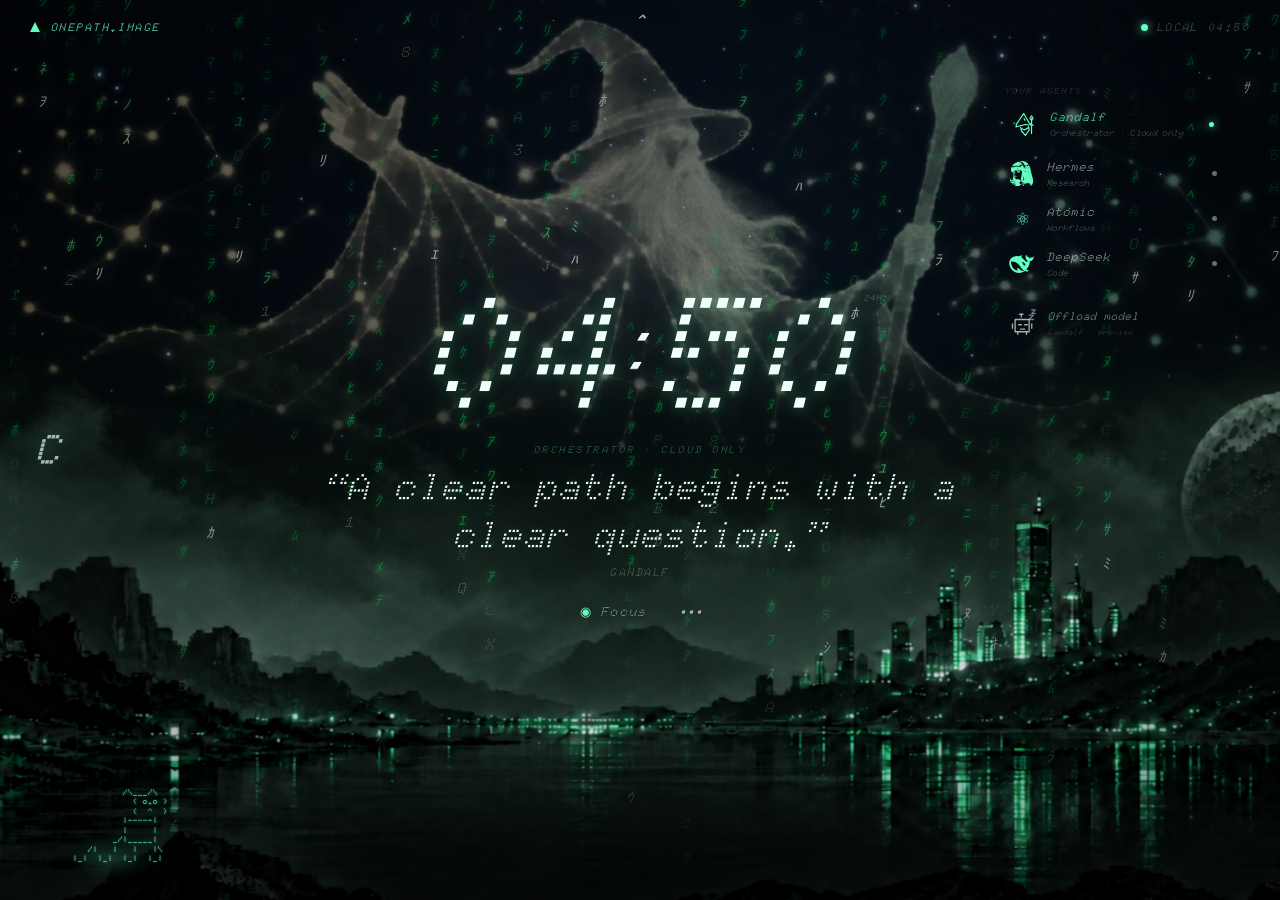
==== OnePath.Image/index.html @ 9df98be7 "Add persistent landscape selector with transparent wallpaper rendering" ====
<!doctype html>
<html lang="en">
<head>
  <meta charset="utf-8">
  <meta name="viewport" content="width=device-width, initial-scale=1">
  <meta name="theme-color" content="#06100f">
  <title>OnePath.Image — Desktop concept</title>
  <link rel="preload" href="assets/doto-variable.ttf" as="font" type="font/ttf" crossorigin>
  <link rel="stylesheet" href="assets/ui.css?v=wallpapers-1">
  <script defer src="assets/navi-frames.js"></script>
  <script defer src="assets/ui.js?v=wallpapers-1"></script>
</head>
<body>
  <div class="scene-effects" id="sceneEffects" aria-hidden="true">
    <canvas id="stars"></canvas>
    <figure class="sky-motif" id="skyMotif" aria-label="Agent constellation"></figure>
    <canvas id="cloudLandscape" aria-label="Clouds and landscape"></canvas>
    <div class="wallpaper-full" id="wallpaperFallback" hidden></div>
    <div class="sky-wash"></div>
    <canvas id="rain"></canvas>
    <div class="grain"></div>
  </div>

  <div id="uiLayer">
  <header class="top" id="topBar">
    <div class="brand"><span class="brand-mark"></span>ONEPATH.IMAGE</div>
    <div class="top-right"><div class="mode-wrap" id="modeWrap"><button id="modeToggle" class="mode-toggle" aria-expanded="false" aria-controls="modeMenu" aria-label="Execution mode: Local"><span class="local-dot"></span><span id="modeLabel">LOCAL</span></button><div id="modeMenu" class="mode-menu" role="group" aria-label="Execution mode" hidden><button data-mode="local" aria-pressed="true">LOCAL<small>On your device</small></button><button data-mode="fusion" aria-pressed="false">FUSION<small>Local + cloud</small></button><small class="mode-note">Connection preference · preview</small></div></div><span class="top-divider"></span><span id="clock">--:--</span></div>
  </header>
  <button class="header-toggle" id="headerToggle" aria-label="Hide header" aria-expanded="true" title="Hide header">⌃</button>

  <main class="center" aria-label="Daily dashboard">
    <div class="clock-face"><div class="time" id="time" aria-live="off"><span id="timeHours">--</span><span class="time-separator" aria-hidden="true"><i></i><i></i></span><span id="timeMinutes">--</span></div><button class="clock-format" id="clockFormat" aria-label="Switch to 12-hour clock" title="Switch to 12-hour clock">24H</button></div>
    <section class="message-slot" id="messageSlot" aria-live="polite" aria-atomic="true">
      <p class="message-kicker" id="messageKicker">A MOMENT FOR YOU</p>
      <p class="message-text" id="messageText">Good evening.</p>
      <p class="message-credit" id="messageCredit"></p>
    </section>
    <div class="center-actions">
      <button class="focus-button" id="focusButton" aria-label="Start focus session" aria-pressed="false"><span class="focus-orb" aria-hidden="true">◉</span><span class="focus-word-wrap"><span class="auto-indicator" id="autoIndicator" aria-hidden="true">AUTO</span><span id="focusText">Focus</span></span></button>
      <button class="chat-trigger" id="agentChat" aria-label="Chat with selected agent" aria-expanded="false" aria-controls="chatPanel"><span class="chat-dots" aria-hidden="true"><i></i><i></i><i></i></span><span class="chat-label" id="chatLabel">Chat with Gandalf</span></button>
    </div>
    <p class="focus-timer" id="focusTimer" hidden></p>
  </main>

  <section class="chat-panel" id="chatPanel" aria-label="Agent chat" hidden>
    <div class="panel-heading"><p id="chatHeading" class="panel-label">CHAT WITH GANDALF</p><button class="panel-close" data-close="chatPanel" aria-label="Close chat">×</button></div>
    <p id="chatStatus" class="chat-status">Preview · connect an agent to receive replies</p>
    <form id="chatForm"><label class="sr-only" for="chatInput">Message selected agent</label><textarea id="chatInput" rows="3" maxlength="4000" placeholder="Ask Gandalf…"></textarea><button id="chatSubmit" type="submit">Keep draft ↗</button></form>
    <p class="chat-status" id="chatFeedback" role="status"></p>
  </section>

  <section class="agent-panel" id="agentPanel" aria-label="Choose an agent">
    <p class="panel-label">YOUR AGENTS</p>
    <button class="agent agent-boss active" data-agent="Gandalf" aria-pressed="true">
      <span class="agent-glyph"  aria-hidden="true"><span class="brand-icon wizard-icon"></span></span>
      <span class="agent-copy"><strong>Gandalf</strong><small>Orchestrator <i>·</i> Cloud only</small></span>
      <span class="agent-state" aria-hidden="true"></span>
    </button>
    <button class="agent" data-agent="Hermes" aria-pressed="false"><span class="agent-glyph"  aria-hidden="true"><span class="brand-icon hermes-icon"></span></span><span class="agent-copy"><strong>Hermes</strong><small>Research</small></span><span class="agent-state" aria-hidden="true"></span></button>
    <button class="agent" data-agent="Atomic" aria-pressed="false"><span class="agent-glyph" aria-hidden="true">⚛</span><span class="agent-copy"><strong>Atomic</strong><small>Workflows</small></span><span class="agent-state" aria-hidden="true"></span></button>
    <button class="agent" data-agent="DeepSeek" aria-pressed="false"><span class="agent-glyph"  aria-hidden="true"><span class="brand-icon deepseek-icon"></span></span><span class="agent-copy"><strong>DeepSeek</strong><small>Code</small></span><span class="agent-state" aria-hidden="true"></span></button>
    <button class="agent-offload" id="offloadModel" aria-label="Offload current model">
      <svg class="sleeping-robot" viewBox="0 0 32 32" aria-hidden="true" fill="none" stroke="currentColor" stroke-width="1.5" stroke-linecap="round" stroke-linejoin="round"><path d="M14 9V6m-2 0h4M7 12h16v14H7zM4 17v5m22-5v5M11 18h3m4 0h3m-8 5h5M10 26v3m10-3v3"/><path class="robot-z" d="M23 7h5l-5 5h5M26 1h4l-4 4h4"/></svg>
      <span><strong>Offload model</strong><small id="offloadStatus">Selected model · preview</small></span>
    </button>
  </section>


  <section class="appearance-panel" id="themePanel" aria-label="Appearance controls" hidden>
    <div class="panel-heading"><p class="panel-label">APPEARANCE</p><button class="panel-close" data-close="themePanel" aria-label="Close appearance controls">×</button></div>
    <div class="swatches" role="group" aria-label="Color theme">
      <button class="swatch selected" data-theme="mint" aria-pressed="true"><i style="--swatch:#63ffc1"></i>Mint</button>
      <button class="swatch" data-theme="amber" aria-pressed="false"><i class="hot-metal" style="--swatch:#ff6a1a"></i>Hot metal</button>
      <button class="swatch" data-theme="ice" aria-pressed="false"><i style="--swatch:#edf8ff"></i>Ice</button>
      <button class="swatch" data-theme="matrix" aria-pressed="false"><i style="--swatch:#00ff6a"></i>Matrix</button>
    </div>
    <div class="wallpaper-settings">
      <p class="panel-label" id="wallpaperLabel">LANDSCAPE</p>
      <div class="wallpaper-choices" id="wallpaperChoices" role="group" aria-labelledby="wallpaperLabel"></div>
      <p class="wallpaper-status" id="wallpaperStatus" role="status" aria-live="polite"></p>
    </div>
    <label class="scale-control" for="scaleSlider"><span>Interface scale <output id="scaleValue">100%</output></span><input id="scaleSlider" type="range" min="80" max="120" value="100" aria-label="Interface scale"></label>
    <div class="display-options"><button id="clockFormatSetting" aria-pressed="false" title="Switch between 12 and 24 hour time">24H clock</button><button id="crtToggle" aria-pressed="false">▤ CRT off</button><button id="motionToggle" aria-pressed="false">◌ <span id="motionText">Motion on</span></button></div>
  </section>

  <div class="controls-wrap" id="controlsWrap">
    <button class="controls-toggle" id="controlsToggle" aria-label="Open controls" aria-expanded="false" aria-controls="controlsMenu" title="Controls"><span class="control-glyph" aria-hidden="true">C</span><span class="controls-label">CONTROLS</span></button>
    <nav class="controls-menu" id="controlsMenu" aria-label="Workspace controls" hidden>
      <button class="menu-item" data-action="command" aria-label="Command"><span class="menu-icon" aria-hidden="true">⌘</span><span class="menu-tooltip">Command</span></button>
      <button class="menu-item" data-action="agents" aria-label="Agents" aria-controls="agentPanel"><span class="menu-icon" aria-hidden="true">✦</span><span class="menu-tooltip">Agents</span></button>
      <button class="menu-item" data-action="appearance" aria-label="Appearance" aria-controls="themePanel"><span class="menu-icon" aria-hidden="true">◇</span><span class="menu-tooltip">Appearance</span></button>
      <button class="menu-item" data-action="files" aria-label="Files"><span class="menu-icon" aria-hidden="true">▤</span><span class="menu-tooltip">Files</span></button>
      <button class="menu-item" data-action="name" aria-label="Greeting name" aria-controls="namePanel"><span class="menu-icon" aria-hidden="true">@</span><span class="menu-tooltip">Your name</span></button>
    </nav>
    <section class="name-panel" id="namePanel" aria-label="Greeting name" hidden>
      <label class="name-setting" for="displayName"><span>Greeting name <small>Optional</small></span><input id="displayName" type="text" maxlength="32" autocomplete="name" placeholder="Add your name"></label>
    </section>
  </div>

  <div class="navi-launcher" id="naviLauncher">
    <button class="navi-trigger" id="naviTrigger" aria-label="Open NAVI product shortcuts" aria-expanded="false" aria-controls="naviMenu" title="NAVI">
<pre class="navi-ascii" id="naviAscii" aria-hidden="true"></pre>
      <span class="navi-glow" aria-hidden="true"></span><span class="navi-label">NAVI</span>
    </button>
    <div class="navi-menu" id="naviMenu" role="menu" aria-label="NAVI product shortcuts" hidden>
      <p class="menu-heading">LINKED WORKSPACES</p>
      <a class="navi-link" role="menuitem" href="http://127.0.0.1:5050/" target="_blank" rel="noopener noreferrer"><span class="menu-icon">〈/〉</span><span><strong>DevHub.Studio</strong><small>Development workspace</small></span><span class="menu-tail">↗</span></a>
      <a class="navi-link" role="menuitem" href="http://127.0.0.1:8501/" target="_blank" rel="noopener noreferrer"><span class="menu-icon">»</span><span><strong>NextPath.City</strong><small>Research and career guide</small></span><span class="menu-tail">↗</span></a>
    </div>
  </div>
  <div class="toast" id="toast" role="status" aria-live="polite"></div>
  </div>
  <!-- Screen glass sits outside both scene and scaled interface stacking contexts. -->
  <div class="crt-overlay" id="crtOverlay" aria-hidden="true">
    <div class="crt-glass"></div>
    <div class="crt-scanlines"></div>
    <div class="crt-phosphor"></div>
    <div class="crt-sweep"></div>
  </div>
</body>
</html>
---- OnePath.Image/assets/ui.css ----
@font-face{font-family:Doto;src:url('doto-variable.ttf') format('truetype');font-style:normal;font-weight:100 900;font-display:swap}
:root{color-scheme:dark;--accent:#63ffc1;--rgb:99,255,193;--wallpaper:url('matrix-wallpaper-starless.png');--ink:#ecfff6;--sub:rgba(236,255,246,.68);--faint:rgba(236,255,246,.42);--glass:rgba(6,16,15,.76);--font:'Doto','Bahnschrift','Segoe UI',sans-serif;--ui-scale:1}
:root[data-theme=amber]{--accent:#ff7a32;--rgb:255,122,50;--ink:#fff2e4;--sub:rgba(255,242,228,.68);--faint:rgba(255,242,228,.42)}
:root[data-theme=ice]{--accent:#edf8ff;--rgb:237,248,255;--ink:#fff;--sub:rgba(245,250,255,.72);--faint:rgba(245,250,255,.44)}
:root[data-theme=matrix]{--accent:#00ff6a;--rgb:0,255,106;--ink:#eaffef;--sub:rgba(234,255,239,.68);--faint:rgba(234,255,239,.42)}
*{box-sizing:border-box}html,body{width:100%;height:100%;margin:0;overflow:hidden}body{background:#06100f;color:var(--ink);font-family:var(--font);font-style:italic;letter-spacing:.025em}button,input{font:inherit;font-style:italic;color:inherit}button{border:0;background:none;cursor:pointer}button:focus-visible,input:focus-visible{outline:none;} input:focus-visible{color:var(--accent)}button:disabled{cursor:not-allowed}
.scene-effects{position:fixed;inset:0;z-index:0;pointer-events:none;overflow:hidden;transition:filter .85s ease,transform .85s ease}.focus-active .scene-effects{filter:blur(3px) brightness(.59) saturate(.78);transform:scale(1.012)}#uiLayer{position:fixed;inset:0;z-index:8;transform:scale(var(--ui-scale));transform-origin:center;transition:transform .22s ease}
.wallpaper-fill,.wallpaper-full{position:absolute;inset:-24px;background:var(--wallpaper) center/cover no-repeat}.wallpaper-fill{filter:blur(24px) brightness(.52);transform:scale(1.04)}.wallpaper-full{inset:0}
.sky-wash{position:absolute;inset:0 0 auto;height:70%;background:linear-gradient(180deg,rgba(1,8,12,.30),rgba(1,8,12,.12) 42%,transparent);mask-image:linear-gradient(#000 0%,#000 62%,transparent 100%)}
canvas{position:absolute;inset:0;width:100%;height:100%}#stars{z-index:1;opacity:.78;mask-image:linear-gradient(to bottom,#000 0%,#000 39%,rgba(0,0,0,.7) 55%,transparent 69%);-webkit-mask-image:linear-gradient(to bottom,#000 0%,#000 39%,rgba(0,0,0,.7) 55%,transparent 69%)}#rain{z-index:2;opacity:.74;mask-image:linear-gradient(to bottom,#000 0%,#000 50%,rgba(0,0,0,.7) 68%,rgba(0,0,0,.3) 85%,transparent 100%);-webkit-mask-image:linear-gradient(to bottom,#000 0%,#000 50%,rgba(0,0,0,.7) 68%,rgba(0,0,0,.3) 85%,transparent 100%)}
.grain{position:absolute;inset:0;z-index:3;background:radial-gradient(ellipse at center,transparent 24%,rgba(0,0,0,.38) 100%),linear-gradient(0deg,rgba(0,0,0,.16),transparent 30%,rgba(0,0,0,.14))}
.top{position:fixed;z-index:8;top:0;left:0;right:0;height:54px;padding:0 30px;display:flex;align-items:center;justify-content:space-between;background:transparent;letter-spacing:.13em;font-size:11px;transition:opacity .3s,transform .3s}.top.header-hidden{opacity:0;transform:translateY(-115%);pointer-events:none}.brand{display:flex;gap:11px;align-items:center;color:var(--accent);font-weight:750}.brand-mark{width:10px;height:10px;background:var(--accent);clip-path:polygon(50% 0,100% 100%,0 100%);filter:drop-shadow(0 0 8px rgba(var(--rgb),.8))}.top-right{display:flex;align-items:center;gap:9px;color:var(--sub)}.local-dot{width:7px;height:7px;border-radius:50%;background:var(--accent);box-shadow:0 0 10px var(--accent)}.top-divider{display:none}
.header-toggle{position:fixed;z-index:30;top:10px;left:50%;transform:translateX(-50%);width:36px;height:26px;padding:0 0 3px;border:0;border-radius:0;background:transparent;color:var(--sub);font-size:17px;line-height:1;transition:color .2s}.header-toggle:hover{color:var(--accent);text-shadow:0 0 10px var(--accent);}.header-toggle[aria-expanded=false]{top:9px}
.center{position:fixed;z-index:9;left:50%;top:31%;transform:translate(-50%,-1%);width:min(840px,78vw);text-align:center;transition:transform .3s}.time{font-family:var(--font);font-size:clamp(82px,13vw,168px);font-weight:500;letter-spacing:.015em;line-height:.94;color:#f2fff8;text-shadow:0 0 14px rgba(var(--rgb),.34),0 0 48px rgba(var(--rgb),.24);font-variant-numeric:tabular-nums}.message-slot{margin:12px auto 0;min-height:101px;display:flex;flex-direction:column;align-items:center;justify-content:center;transition:opacity .24s,transform .24s;opacity:1}.message-slot.is-fading{opacity:0;transform:translateY(5px)}.message-kicker{margin:0 0 8px;color:var(--accent);font-size:10px;letter-spacing:.25em;opacity:.82}.message-text{max-width:720px;margin:0;color:var(--ink);font-size:clamp(23px,3vw,38px);font-weight:500;line-height:1.24;text-shadow:0 0 20px rgba(var(--rgb),.22)}.message-credit{height:15px;margin:7px 0 0;color:var(--sub);font-size:11px;letter-spacing:.13em}.center-actions{display:flex;justify-content:center;align-items:center;gap:11px;margin-top:14px}.focus-button{display:flex;align-items:center;gap:9px;padding:8px 12px;border:0;border-radius:0;background:transparent;font-size:13px;letter-spacing:.1em;transition:color .2s,transform .2s}.focus-button:hover{color:var(--accent);transform:translateY(-1px);text-shadow:0 0 12px rgba(var(--rgb),.4);}.focus-orb{color:var(--accent);font-style:normal}.message-next{width:26px;height:30px;padding:0;border:0;border-radius:0;background:transparent;font-size:19px;color:var(--sub);transition:color .2s,transform .2s}.message-next:hover{color:var(--accent);transform:rotate(35deg)}.focus-timer{margin:10px 0 0;color:var(--accent);font-size:12px;letter-spacing:.18em}.focus-timer[hidden]{display:none}
.agent-panel{position:fixed;z-index:12;top:72px;right:clamp(22px,4vw,64px);width:232px;padding:13px 8px 15px;transition:opacity .25s,transform .25s}.panel-label,.menu-heading{margin:0;color:var(--faint);font-size:9px;letter-spacing:.22em;text-transform:uppercase}.agent{width:100%;min-height:45px;display:flex;align-items:center;gap:10px;padding:7px 4px;color:var(--sub);text-align:left;border:0;transition:color .2s,transform .2s}.agent:last-child{border-bottom:0}.agent:hover{color:var(--ink);transform:translateX(2px);}.agent.active{color:var(--accent)}.agent-boss{margin:5px 0 4px;padding:9px 7px;border:0;border-radius:0;background:transparent;text-shadow:0 0 10px rgba(var(--rgb),.28)}.agent-glyph{width:23px;flex:none;text-align:center;color:var(--accent);font-style:normal;font-size:17px;text-shadow:0 0 12px rgba(var(--rgb),.35)}.agent-copy{display:flex;min-width:0;flex:1;flex-direction:column;gap:3px}.agent-copy strong{font-size:12px;font-weight:700;letter-spacing:.08em}.agent-copy small{font-size:9px;color:var(--sub);letter-spacing:.04em}.agent-copy small i{color:var(--accent);font-style:normal}.agent-state{width:5px;height:5px;flex:none;border-radius:50%;background:var(--faint)}.agent.active .agent-state{background:var(--accent);box-shadow:0 0 9px var(--accent)}
.sky-motif{position:absolute;z-index:2;inset:0 0 auto;width:100%;height:68vh;margin:0;opacity:.85;pointer-events:none;transition:opacity .8s ease,filter .8s ease}.sky-motif.changing{opacity:0;filter:blur(2px)}.motif-svg{display:block;width:100%;height:100%;overflow:hidden}.constellation-link{fill:none;stroke:rgba(190,217,238,.32);stroke-width:.72;vector-effect:non-scaling-stroke}.constellation-network{fill:none;stroke:rgba(165,197,221,.15);stroke-width:.65;vector-effect:non-scaling-stroke}.constellation-star{fill:#e6f1ff;filter:drop-shadow(0 0 2px rgba(184,215,255,.45));animation:starGlint var(--glint,9s) ease-in-out var(--phase,0s) infinite alternate}.constellation-ghost{opacity:.035;filter:grayscale(1)}.portrait-stars{fill:#daeaff;opacity:.62}.no-motion .constellation-star{animation-play-state:paused!important}@keyframes starGlint{0%,100%{opacity:.55}45%{opacity:.95}70%{opacity:.72}}

.appearance-panel{position:fixed;z-index:20;right:clamp(22px,4vw,64px);bottom:42px;width:min(320px,86vw);padding:15px 8px 17px;animation:panelIn .18s ease both}.appearance-panel[hidden]{display:none}.panel-heading{display:flex;justify-content:space-between;align-items:center;margin-bottom:14px}.panel-close{color:var(--sub);font-size:18px}.swatches{display:grid;grid-template-columns:repeat(4,1fr);gap:6px}.swatch{display:flex;flex-direction:column;align-items:center;gap:6px;padding:7px 2px;border:0;border-radius:0;background:transparent;color:var(--sub);font-size:9px}.swatch:hover,.swatch.selected{color:var(--ink);}.swatch i{width:16px;height:16px;border-radius:50%;background:var(--swatch);box-shadow:0 0 12px color-mix(in srgb,var(--swatch) 48%,transparent)}.swatch i.hot-metal{background:radial-gradient(circle at 35% 30%,#ffe1a3 0 8%,#ff9c36 23%,#ff5a12 58%,#8f1d05 100%)}.scale-control{display:block;margin-top:14px;color:var(--sub);font-size:10px}.scale-control>span{display:flex;justify-content:space-between;margin-bottom:7px}.scale-control input{width:100%;height:4px;accent-color:var(--accent)}.display-options{display:flex;justify-content:flex-end;gap:12px;margin-top:12px}.display-options button{font-size:10px;color:var(--sub)}.display-options button[aria-pressed=true]{color:var(--accent)}
.controls-wrap{position:fixed;z-index:18;left:22px;top:50%;transform:translateY(-50%)}.controls-toggle{display:flex;align-items:center;gap:8px;padding:4px;border:0;border-radius:0;background:transparent;color:var(--sub);transition:color .2s}.controls-toggle:hover,.controls-toggle[aria-expanded=true]{color:var(--accent);text-shadow:0 0 12px rgba(var(--rgb),.5);}.control-glyph{font-style:normal;font-size:15px}.controls-label{font-size:9px;letter-spacing:.16em}.controls-menu{position:absolute;left:0;top:calc(100% + 10px);width:260px;padding:13px 8px 12px;background:transparent;animation:panelIn .18s ease both}.controls-menu[hidden]{display:none}.menu-heading{padding:2px 8px 8px}.menu-item,.navi-link{width:100%;display:flex;align-items:center;gap:10px;padding:9px 8px;border-radius:0;text-align:left;color:var(--ink);transition:color .18s}.menu-item:hover,.navi-link:hover{color:var(--accent);}.menu-icon{width:24px;flex:none;text-align:center;color:var(--accent);font-size:17px;font-style:normal}.menu-item>span:nth-child(2),.navi-link>span:nth-child(2){display:flex;flex:1;flex-direction:column;gap:3px}.menu-item strong,.navi-link strong{font-size:11px;font-weight:650}.menu-item small,.navi-link small{color:var(--sub);font-size:9px}.menu-tail{color:var(--faint);font-size:12px}.name-setting{display:block;margin:8px 3px 0;padding:10px 7px 2px;border:0;color:var(--sub);font-size:10px}.name-setting>span{display:flex;justify-content:space-between}.name-setting small{color:var(--faint)}.name-setting input{width:100%;margin-top:7px;padding:5px 0;border:0;border-bottom:0;border-radius:0;background:transparent;font-size:11px}.name-setting input::placeholder{color:var(--faint)}.prototype-note{margin:11px 7px 1px;color:var(--faint);font-size:9px;line-height:1.45}
.navi-launcher{position:fixed;z-index:24;left:clamp(18px,4vw,56px);bottom:clamp(16px,4vh,38px);width:70px;height:76px}.navi-trigger{position:relative;width:70px;height:76px;display:grid;place-items:center;padding:0;background:transparent;color:var(--accent);filter:drop-shadow(0 0 10px rgba(var(--rgb),.48))}.navi-sprite{position:relative;z-index:2;width:58px;height:72px;overflow:visible;animation:catHover 2.8s ease-in-out infinite;transform-origin:50% 90%}.cat-outline{stroke:currentColor;stroke-width:2.4}.navi-label{position:absolute;left:68px;top:50%;opacity:0;transform:translate(-8px,-50%);color:var(--accent);font-size:12px;font-weight:750;letter-spacing:.2em;text-shadow:0 0 14px rgba(var(--rgb),.72);transition:opacity .3s,transform .3s;pointer-events:none}.navi-trigger:hover .navi-label,.navi-trigger:focus-visible .navi-label,.navi-trigger[aria-expanded=true] .navi-label{opacity:1;transform:translate(0,-50%)}.navi-glow{position:absolute;left:50%;bottom:4px;width:32px;height:8px;border-radius:50%;background:var(--accent);filter:blur(8px);opacity:.26;transform:translateX(-50%);animation:glow 2.8s ease-in-out infinite}.navi-menu{position:absolute;left:0;bottom:calc(100% + 12px);width:254px;padding:12px 8px;background:transparent;animation:panelIn .18s ease both}.navi-menu[hidden]{display:none}.navi-menu .menu-heading{padding:2px 8px 8px}.navi-pose{fill:none;stroke:currentColor;stroke-width:2;stroke-linecap:square;stroke-linejoin:round}.pose-art{animation:poseBob 1.5s ease-in-out infinite alternate}.focus-active .navi-sprite{animation:catFocused 3.5s ease-in-out infinite}.focus-active .navi-glow{opacity:.38}.no-motion .navi-sprite,.no-motion .navi-glow,.no-motion .pose-art{animation-play-state:paused!important}@keyframes catHover{0%,100%{transform:translateY(0) rotate(-.8deg)}50%{transform:translateY(-3px) rotate(.8deg)}}@keyframes catFocused{0%,100%{transform:translateY(0)}50%{transform:translateY(-1.5px)}}@keyframes poseBob{to{transform:translateY(-1px)}}@keyframes glow{50%{opacity:.42;transform:translateX(-50%) scaleX(1.12)}}@keyframes panelIn{from{opacity:0;transform:translateY(5px)}to{opacity:1;transform:translateY(0)}}
.toast{position:fixed;z-index:40;left:50%;bottom:29px;transform:translate(-50%,10px);opacity:0;pointer-events:none;padding:4px 0;border:0;border-radius:0;background:transparent;color:var(--accent);font-size:10px;text-shadow:0 0 10px var(--accent);transition:opacity .2s,transform .2s}.toast.show{opacity:1;transform:translate(-50%,0)}
.no-motion *,.no-motion *::before,.no-motion *::after{animation-play-state:paused!important;scroll-behavior:auto!important}
@media(max-width:760px){.top{height:48px;padding:0 16px;font-size:9px}.header-toggle{top:8px}.center{top:32%;width:88vw}.time{font-size:clamp(72px,18vw,120px)}.message-slot{min-height:90px;margin-top:8px}.message-text{font-size:clamp(21px,5.3vw,31px)}.message-kicker{font-size:8px}.center-actions{margin-top:8px}.focus-button{padding:10px 16px;font-size:11px}.agent-panel{top:auto;right:12px;bottom:106px;width:178px;padding:10px 11px}.agent{min-height:38px;padding:5px 3px}.agent-boss{padding:7px 5px}.agent-copy strong{font-size:10px}.agent-copy small{font-size:8px}.agent-glyph{font-size:15px;width:19px}.sky-motif{inset:0 0 auto;width:100%;height:68vh}.controls-wrap{left:12px;top:auto;bottom:99px;transform:none}.controls-toggle{padding:9px 10px}.controls-menu{top:auto;bottom:calc(100% + 9px);width:min(254px,78vw)}.navi-launcher{left:10px;bottom:12px;width:62px;height:68px}.navi-trigger{width:62px;height:68px}.navi-sprite{width:51px;height:64px}.navi-label{left:59px}.navi-menu{width:min(250px,82vw)}.appearance-panel{right:12px;bottom:95px;width:min(295px,88vw)}}
@media(max-height:650px){.center{top:26%;transform:translate(-50%,0)}.time{font-size:clamp(70px,10vw,116px)}.message-slot{min-height:78px}.sky-motif{height:68vh}.agent-panel{top:56px}.controls-wrap{top:auto;bottom:86px;transform:none}}
@media(prefers-reduced-motion:reduce){*,*::before,*::after{animation-duration:.01ms!important;animation-iteration-count:1!important;scroll-behavior:auto!important}}
.clock-face{position:relative;display:inline-block}.time{display:flex;justify-content:center;align-items:center;gap:.025em}.time-separator{width:.105em;display:flex;flex-direction:column;align-items:center;justify-content:center;gap:.13em;transform:translateY(-.015em);text-shadow:none}.time-separator i{display:block;width:.045em;height:.045em;min-width:4px;min-height:4px;border-radius:50%;background:currentColor;box-shadow:0 0 9px rgba(var(--rgb),.64)}.clock-format{position:absolute;top:10%;right:-.15em;transform:translateX(100%);padding:2px 4px;border:0;border-radius:0;background:transparent;color:var(--sub);font-size:9px;letter-spacing:.08em;line-height:1;transition:color .2s}.clock-format:hover{color:var(--accent);}.time-separator i{font-style:normal}
@media(max-width:760px){.clock-format{font-size:8px;right:-.05em;top:12%}.time-separator i{min-width:3px;min-height:3px}}

/* Layered sky: the foreground alpha follows the actual cloud texture at runtime. */
.scene-effects{background:radial-gradient(ellipse at 58% 14%,#0b1622 0%,#03090f 58%,#030807 100%)}
#stars{z-index:1;opacity:.78}#cloudLandscape{z-index:3}.wallpaper-full{z-index:3}.wallpaper-full[hidden]{display:none}.sky-wash{z-index:4;opacity:.35}#rain{z-index:5}.grain{z-index:6}
a,button,input,a:hover,button:hover,a:focus-visible,button:focus-visible,input:focus-visible{text-decoration:none!important}
button:focus-visible,a:focus-visible,input:focus-visible{outline:none;text-shadow:0 0 7px var(--accent),0 0 18px rgba(var(--rgb),.7);filter:drop-shadow(0 0 4px rgba(var(--rgb),.5))}
button,a,input{transition:color .3s ease,text-shadow .3s ease,opacity .3s ease,filter .3s ease}
.navi-launcher{width:96px;height:104px}.navi-trigger{width:96px;height:104px}.navi-ascii{position:relative;z-index:2;width:max-content;margin:0;font-family:'Doto',monospace;font-style:italic;font-size:14px;font-weight:750;line-height:1.14;letter-spacing:0;white-space:pre;text-align:left;color:var(--accent);text-shadow:0 0 7px rgba(var(--rgb),.65);user-select:none}.navi-label{left:99px}.navi-glow{bottom:0;width:40px}
.controls-wrap{left:22px}.controls-toggle{position:relative;width:52px;height:58px;padding:0;display:grid;place-items:center}.control-glyph{font-family:var(--font);font-style:italic;font-size:42px;font-weight:800;line-height:1;text-shadow:0 0 15px rgba(var(--rgb),.36)}.controls-label{position:absolute;left:50%;top:-12px;opacity:0;transform:translate(-50%,5px);font-size:9px;letter-spacing:.16em;pointer-events:none;transition:opacity .3s ease,transform .3s ease}.controls-toggle:hover .controls-label,.controls-toggle:focus-visible .controls-label{opacity:1;transform:translate(-50%,0)}
.controls-menu{left:calc(100% + 18px);top:50%;bottom:auto;width:auto;max-width:none;padding:0;display:flex;gap:12px;align-items:center;animation:none;transition:opacity .32s ease,transform .32s ease;transform:translate(0,-50%);background:transparent}.controls-menu[hidden]{display:none}.controls-menu .menu-item{position:relative;display:grid;place-items:center;width:44px;height:48px;min-height:0;padding:0;border:0;background:transparent}.controls-menu .menu-icon{font-size:24px;width:auto}.menu-tooltip{position:absolute;left:50%;top:calc(100% + 8px);white-space:nowrap;color:var(--sub);font-size:10px;letter-spacing:.08em;opacity:0;transform:translate(-50%,-4px);pointer-events:none;transition:opacity .28s ease,transform .28s ease}.menu-item:hover .menu-tooltip,.menu-item:focus-visible .menu-tooltip{opacity:1;transform:translate(-50%,0)}.menu-item:hover{transform:none!important}
.name-panel{position:absolute;left:72px;bottom:calc(100% + 26px);width:220px;color:var(--sub);background:transparent;transition:opacity .3s ease,transform .3s ease}.name-panel[hidden]{display:none}.name-setting input{border:0;background:transparent;outline:none}
.agent-panel,.appearance-panel,.navi-menu{animation:none;transition:opacity .32s ease,transform .32s ease}.is-closed{opacity:0!important;pointer-events:none!important;transform:translateY(8px)}.controls-menu.is-closed{transform:translate(-12px,-50%)}
@media(max-width:760px){.controls-wrap{left:10px}.controls-toggle{width:45px;height:52px;padding:0}.control-glyph{font-size:36px}.controls-menu{top:50%;bottom:auto;left:calc(100% + 9px);gap:5px;width:auto}.controls-menu .menu-item{width:36px;height:42px}.controls-menu .menu-icon{font-size:21px}.menu-tooltip{font-size:8px}.navi-launcher,.navi-trigger{width:90px;height:98px}.navi-ascii{font-size:13px}.navi-label{left:91px}.name-panel{left:51px;width:200px}.navi-menu{bottom:calc(100% + 12px)}}

/* Vertical control rail; labels appear only on the item being hovered/focused. */
.controls-menu{flex-direction:column;gap:7px}.controls-menu .menu-tooltip{left:calc(100% + 14px);top:50%;transform:translate(-5px,-50%)}.controls-menu .menu-item:hover .menu-tooltip,.controls-menu .menu-item:focus-visible .menu-tooltip{transform:translate(0,-50%)}
.time-separator i{border-radius:0;transform:skewX(-13deg);width:.043em;height:.043em;min-width:3px;min-height:3px}
@media(max-width:760px){.controls-menu{gap:4px;top:auto;bottom:-8px;transform:none}.controls-menu.is-closed{transform:translateX(-12px)}.controls-menu .menu-tooltip{left:calc(100% + 12px);font-size:9px}.time-separator i{min-width:3px;min-height:3px}}

/* Small, slanted lozenges follow the clock's italic pixel grid. */
.time-separator{transform:translateY(-.015em) skewX(-15deg);gap:.125em;width:.115em}
.time-separator i{width:.063em;height:.047em;min-width:5px;min-height:4px;border-radius:0;transform:none;clip-path:polygon(25% 0,100% 0,75% 100%,0 100%);box-shadow:none;filter:drop-shadow(0 0 4px rgba(var(--rgb),.45))}
.brand-icon{display:block;width:25px;height:25px;background:currentColor;mask:center/contain no-repeat;-webkit-mask:center/contain no-repeat}
.wizard-icon{mask-image:url('wizard-mark.svg');-webkit-mask-image:url('wizard-mark.svg')}.hermes-icon{mask-image:url('hermes-mark.svg');-webkit-mask-image:url('hermes-mark.svg')}.deepseek-icon{mask-image:url('deepseek-icon-source.svg');-webkit-mask-image:url('deepseek-icon-source.svg')}
.agent-glyph{width:28px}.agent .brand-icon{filter:drop-shadow(0 0 5px rgba(var(--rgb),.25))}
.navi-launcher{transform:translateX(var(--roam-x,0px));will-change:transform}
.navi-ascii{font-size:8px;font-weight:850;line-height:1.06;font-style:normal;letter-spacing:0;text-shadow:0 0 3px rgba(var(--rgb),.55)}
.mode-wrap{position:relative}.mode-toggle{display:flex;gap:9px;align-items:center;padding:5px 0;font-size:inherit;letter-spacing:inherit;color:var(--sub)}.mode-toggle:hover{color:var(--accent)}
.mode-menu{position:absolute;right:0;top:calc(100% + 15px);width:205px;display:flex;flex-direction:column;gap:13px;text-align:right;background:transparent;border:0;transition:opacity .32s,transform .32s}
.mode-menu[hidden]{display:none}.mode-menu button{padding:0;color:var(--sub);text-align:right;font-size:11px;letter-spacing:.12em}.mode-menu button[aria-pressed=true]{color:var(--accent)}.mode-menu button small{display:block;margin-top:3px;font-size:9px;color:var(--sub);letter-spacing:.04em}.mode-note{font-size:8px;color:var(--faint);letter-spacing:.02em}
.chat-trigger{position:relative;width:42px;height:34px;display:grid;place-items:center;padding:0;color:var(--sub)}.chat-dots{display:flex;gap:5px;align-items:center;transform:skewX(-13deg)}.chat-dots i{width:3px;height:3px;background:currentColor;animation:chatBreath 2.7s ease-in-out infinite}.chat-dots i:nth-child(2){animation-delay:.18s}.chat-dots i:nth-child(3){animation-delay:.36s}.chat-trigger:hover,.chat-trigger[aria-expanded=true]{color:var(--accent)}.chat-label{position:absolute;left:50%;bottom:calc(100% + 7px);font-size:10px;white-space:nowrap;opacity:0;pointer-events:none;transform:translate(-50%,4px);transition:opacity .3s,transform .3s}.chat-trigger:hover .chat-label,.chat-trigger:focus-visible .chat-label{opacity:1;transform:translate(-50%,0)}
@keyframes chatBreath{0%,75%,100%{opacity:.45;transform:translateY(0)}35%{opacity:1;transform:translateY(-2px)}}
.chat-panel{position:fixed;z-index:22;left:50%;bottom:6vh;transform:translateX(-50%);width:min(440px,72vw);max-height:34vh;overflow:auto;border:0;background:transparent;transition:opacity .32s,transform .32s}.chat-panel.is-closed{transform:translate(-50%,8px)}.chat-panel[hidden]{display:none}.chat-panel .panel-heading{margin-bottom:10px}.chat-status{font-size:10px;line-height:1.6;color:var(--sub);margin:8px 0}.chat-panel textarea{font:inherit;font-size:13px;line-height:1.6;width:100%;resize:vertical;min-height:55px;max-height:15vh;background:transparent;border:0;outline:0;color:var(--ink);padding:6px 0}.chat-panel textarea::placeholder{color:var(--faint)}.chat-panel form>button{display:block;margin-left:auto;padding:6px 0;color:var(--accent);font-size:11px}.sr-only{position:absolute;width:1px;height:1px;padding:0;margin:-1px;overflow:hidden;clip-path:inset(50%);white-space:nowrap;border:0}
@media(max-width:760px){.navi-ascii{font-size:7.6px}.mode-menu{width:180px}.chat-panel{bottom:15vh;width:80vw;max-height:31vh}.time-separator i{min-width:4px;min-height:3px}}

/* Keep the mode picker above the independent agent panel. */
.top{z-index:26}


/* Original ImageGen paintings, preserved alpha, beneath the cloud compositor. */
.constellation-artwork{display:block;width:100%;height:100%;object-fit:contain;object-position:center top;opacity:.44;filter:saturate(.6);pointer-events:none}
.sky-motif{height:68vh}
.navi-launcher,.navi-trigger{width:122px;height:76px}.navi-ascii{font-size:8px;line-height:1.18}.navi-label{left:123px}.navi-glow{width:60px}
@media(max-width:760px){.navi-launcher,.navi-trigger{width:112px;height:70px}.navi-ascii{font-size:7.3px}.navi-label{left:113px}}

.navi-trigger[data-facing=right] .navi-ascii{transform:scaleX(-1)}

/* Brighter celestial light; both layers remain behind the foreground clouds. */
#stars{opacity:1}
.constellation-artwork{opacity:.6;filter:saturate(.65) brightness(1.14)}

/* CRT is the final viewport composite, including all interface and pet layers.
   It never intercepts clicks and does not create a frame or panel background. */
.crt-overlay{position:fixed;inset:0;z-index:2147483000;overflow:hidden;pointer-events:none!important;user-select:none;opacity:0;visibility:hidden;border:0;border-radius:0;background:transparent;box-shadow:none;animation:none;transition:opacity .55s ease,visibility 0s linear .55s}
.crt-overlay *{pointer-events:none!important}
.crt-enabled .crt-overlay{opacity:1;visibility:visible;animation:none;transition:opacity .55s ease,visibility 0s}
.crt-glass,.crt-scanlines,.crt-phosphor{position:absolute;inset:0}
.crt-glass{backdrop-filter:contrast(1.035) saturate(1.06) brightness(1.015);-webkit-backdrop-filter:contrast(1.035) saturate(1.06) brightness(1.015);background:radial-gradient(ellipse 80% 76% at 50% 45%,transparent 48%,rgba(0,0,0,.11) 79%,rgba(0,0,0,.3) 100%),linear-gradient(115deg,rgba(210,235,255,.014),transparent 32%,transparent 74%,rgba(180,215,255,.009))}
.crt-scanlines{background:repeating-linear-gradient(to bottom,rgba(0,0,0,.24) 0 1px,rgba(205,236,255,.024) 1px 2px,transparent 2px 4px);opacity:.74}
.crt-phosphor{background:repeating-linear-gradient(to right,rgba(255,70,90,.025) 0 1px,rgba(100,255,180,.02) 1px 2px,rgba(90,145,255,.025) 2px 3px);mix-blend-mode:screen;opacity:.72}
.crt-sweep{position:absolute;inset:-22vh 0 auto;height:20vh;background:linear-gradient(to bottom,transparent,rgba(205,235,255,.022) 48%,rgba(225,242,255,.035) 50%,transparent);opacity:.65;transform:translateY(0);animation:crtSweep 16s linear infinite;will-change:transform}
@keyframes crtSweep{to{transform:translateY(144vh)}}
.no-motion .crt-sweep{animation-play-state:paused!important}
@media(prefers-reduced-motion:reduce){.crt-sweep{animation:none;display:none}}

/* Agent-specific colour travels gently through the original artwork alpha. */
.sky-motif{isolation:isolate;--aurora-a:#7de5ff;--aurora-b:#6e8fff;--aurora-c:#c4f5ff;--aurora-glow:rgba(100,175,255,.52)}
.sky-motif[data-agent=Gandalf]{--aurora-a:#ffd166;--aurora-b:#45e0b3;--aurora-c:#fff3c4;--aurora-glow:rgba(255,190,80,.62)}
.sky-motif[data-agent=Hermes]{--aurora-a:#ff78b5;--aurora-b:#ffc78e;--aurora-c:#cda6ff;--aurora-glow:rgba(255,145,190,.62)}
.sky-motif[data-agent=Atomic]{--aurora-a:#a879ff;--aurora-b:#54f4ff;--aurora-c:#ff77d4;--aurora-glow:rgba(153,110,255,.66)}
.sky-motif[data-agent=DeepSeek]{--aurora-a:#42d5ff;--aurora-b:#536dff;--aurora-c:#d4fbff;--aurora-glow:rgba(72,170,255,.68)}
.constellation-artwork{opacity:.5;filter:grayscale(1) brightness(1.08)}
.constellation-aurora{position:absolute;inset:0;background:linear-gradient(115deg,var(--aurora-a) 5%,var(--aurora-b) 32%,var(--aurora-c) 50%,var(--aurora-a) 70%,var(--aurora-b) 95%);background-size:240% 160%;mask-image:var(--constellation-mask);-webkit-mask-image:var(--constellation-mask);mask-size:contain;-webkit-mask-size:contain;mask-position:center top;-webkit-mask-position:center top;mask-repeat:no-repeat;-webkit-mask-repeat:no-repeat;opacity:.82;mix-blend-mode:screen;filter:drop-shadow(0 0 5px var(--aurora-glow));animation:constellationAurora 24s ease-in-out infinite alternate;pointer-events:none}
@keyframes constellationAurora{from{background-position:0% 30%}to{background-position:100% 70%}}
/* Each agent gets its own aurora current as well as a persona-matched spectrum. */
.sky-motif[data-agent=Gandalf] .constellation-aurora{background-image:linear-gradient(72deg,var(--aurora-a) 4%,var(--aurora-c) 29%,var(--aurora-b) 56%,var(--aurora-a) 78%,var(--aurora-c) 96%);background-size:210% 185%;animation:gandalfAurora 21s ease-in-out infinite alternate}
.sky-motif[data-agent=Atomic] .constellation-aurora{background-image:linear-gradient(148deg,var(--aurora-a) 3%,var(--aurora-b) 35%,var(--aurora-c) 55%,var(--aurora-a) 77%,var(--aurora-b) 98%);background-size:185% 230%;animation:atomicAurora 16s ease-in-out infinite alternate}
.sky-motif[data-agent=DeepSeek] .constellation-aurora{background-image:linear-gradient(92deg,var(--aurora-b) 2%,var(--aurora-a) 30%,var(--aurora-c) 51%,var(--aurora-a) 72%,var(--aurora-b) 98%);background-size:250% 160%;animation:deepSeekAurora 28s ease-in-out infinite alternate}
@keyframes gandalfAurora{from{background-position:100% 100%;filter:drop-shadow(0 0 4px var(--aurora-glow)) drop-shadow(0 0 12px var(--aurora-glow))}to{background-position:0% 0%;filter:drop-shadow(0 0 6px var(--aurora-glow)) drop-shadow(0 0 18px var(--aurora-glow))}}
@keyframes atomicAurora{from{background-position:0% 100%;filter:drop-shadow(0 0 5px var(--aurora-glow)) drop-shadow(0 0 14px var(--aurora-glow))}to{background-position:100% 0%;filter:drop-shadow(0 0 7px var(--aurora-glow)) drop-shadow(0 0 20px var(--aurora-glow))}}
@keyframes deepSeekAurora{from{background-position:100% 50%;filter:drop-shadow(0 0 4px var(--aurora-glow)) drop-shadow(0 0 13px var(--aurora-glow))}to{background-position:0% 50%;filter:drop-shadow(0 0 7px var(--aurora-glow)) drop-shadow(0 0 19px var(--aurora-glow))}}
.agent-offload{display:flex;align-items:center;gap:11px;width:100%;margin-top:14px;padding:9px 4px;color:var(--sub);text-align:left;border:0;background:transparent;transition:color .3s,opacity .3s}
.agent-offload:hover:not(:disabled){color:var(--accent);text-shadow:0 0 10px rgba(var(--rgb),.35)}
.agent-offload>span{display:flex;flex-direction:column;gap:4px}.agent-offload strong{font-size:11px;font-weight:650}.agent-offload small{font-size:8px;color:var(--faint)}
.sleeping-robot{width:28px;height:28px;flex:none}.robot-z{opacity:.7}
.agent-offload:disabled{opacity:.45;cursor:default}.chat-trigger:disabled{opacity:.32;cursor:default}
@media(prefers-reduced-motion:reduce){.constellation-aurora{animation:none}}
@media(max-width:760px){.agent-offload{margin-top:8px;padding:6px 3px;gap:7px}.sleeping-robot{width:23px;height:23px}.agent-offload strong{font-size:10px}}

/* Cinematic sky: dissolve outward, then slowly resolve the new model. */
.sky-motif{opacity:.62;transform:translateY(0) scale(1);transform-origin:50% 22%;filter:blur(0);transition:opacity 3.2s cubic-bezier(.22,.61,.36,1),filter 3.2s ease,transform 4.2s cubic-bezier(.16,1,.3,1)}
.sky-motif.changing{opacity:0;filter:blur(6px);transform:translateY(-12px) scale(1.035);transition-duration:1.6s}
.constellation-artwork{opacity:.4}.constellation-aurora{opacity:.82;filter:drop-shadow(0 0 4px var(--aurora-glow)) drop-shadow(0 0 14px var(--aurora-glow))}
.sky-motif[data-agent=Atomic] .constellation-artwork{opacity:.34}
.sky-motif[data-agent=Atomic] .constellation-aurora{opacity:.82}
/* Preserve Hermes's stellar highlights instead of tinting her entire alpha silhouette. */
.sky-motif[data-agent=Hermes] .constellation-artwork{opacity:.65;filter:grayscale(1) contrast(1.65) brightness(1.12);mix-blend-mode:screen}
.sky-motif[data-agent=Hermes] .constellation-aurora{mask-mode:luminance;opacity:.82;mix-blend-mode:normal;filter:drop-shadow(0 0 4px var(--aurora-glow)) drop-shadow(0 0 14px var(--aurora-glow))}
/* Independent depth movement leaves the existing cinematic dissolve intact. */
.scene-effects{--parallax-x:0;--parallax-y:0}
#cloudLandscape,#wallpaperFallback{scale:1.16;translate:calc(var(--parallax-x) * -4vw) calc(var(--parallax-y) * -4vh);transform-origin:center;will-change:translate}
.sky-motif{translate:calc(var(--parallax-x) * -2vw) calc(var(--parallax-y) * 2vh);will-change:translate}
.no-motion .sky-motif{transform:none;filter:none;transition:opacity .7s ease}.no-motion .sky-motif.changing{transform:none;filter:none;transition-duration:.35s}
@media(prefers-reduced-motion:reduce){.sky-motif{transform:none;filter:none;transition:opacity .7s ease}.sky-motif.changing{transform:none;filter:none;transition-duration:.35s}}

/* Auto-focus keeps the clock and focus action visible while the surrounding widgets fade away. */
#topBar,#headerToggle,#modeWrap,#agentPanel,#themePanel,#controlsWrap,#agentChat,#clockFormat,#chatPanel{transition:opacity .42s ease,translate .42s ease,visibility 0s}
.focus-active #topBar,.focus-active #headerToggle,.focus-active #modeWrap,.focus-active #agentPanel,.focus-active #themePanel,.focus-active #controlsWrap,.focus-active #agentChat,.focus-active #clockFormat,.focus-active #chatPanel{opacity:0;translate:0 -8px;visibility:hidden;pointer-events:none;transition:opacity .42s ease,translate .42s ease,visibility 0s linear .42s}
.focus-button{position:relative}
.focus-word-wrap{position:relative;display:inline-flex;align-items:center}
.auto-indicator{position:absolute;left:50%;bottom:calc(100% + 4px);transform:translateX(-50%);color:var(--accent);font-size:8px;line-height:1;letter-spacing:.2em;white-space:nowrap;text-shadow:0 0 8px rgba(var(--rgb),.72);opacity:0;visibility:hidden;pointer-events:none}
.auto-focus-active .auto-indicator{visibility:visible;animation:autoHeartbeat 2.5s ease-out infinite}
@keyframes autoHeartbeat{0%{opacity:.12}5%{opacity:1}12%{opacity:.18}19%{opacity:.9}28%{opacity:.55}55%{opacity:.3}100%{opacity:.12}}
/* Keep the selected constellation crisp against the clean sky. */

/* Landscape choices stay in the existing Appearance panel. */
.appearance-panel{max-height:calc(100dvh - 110px);overflow-y:auto;overscroll-behavior:contain}
.wallpaper-settings{margin-top:18px}.wallpaper-choices{display:grid;grid-template-columns:repeat(3,minmax(0,1fr));gap:8px;margin-top:9px}
.wallpaper-choice{min-width:0;padding:3px;border:1px solid transparent;color:var(--sub);text-align:left}
.wallpaper-choice img{display:block;width:100%;aspect-ratio:16/9;object-fit:cover;object-position:center bottom;background:#03090f}
.wallpaper-choice span{display:block;margin-top:5px;font-size:9px;line-height:1.4}
.wallpaper-choice:hover,.wallpaper-choice[aria-pressed=true]{color:var(--accent);border-color:rgba(var(--rgb),.65)}
.wallpaper-choice:focus-visible{outline:1px solid var(--accent);outline-offset:2px}
.wallpaper-status{min-height:24px;margin:7px 0 0;color:var(--sub);font-size:9px;line-height:1.4}
:root[data-wallpaper]:not([data-wallpaper=original]) .wallpaper-full{background-position:center bottom;background-size:auto 72%}
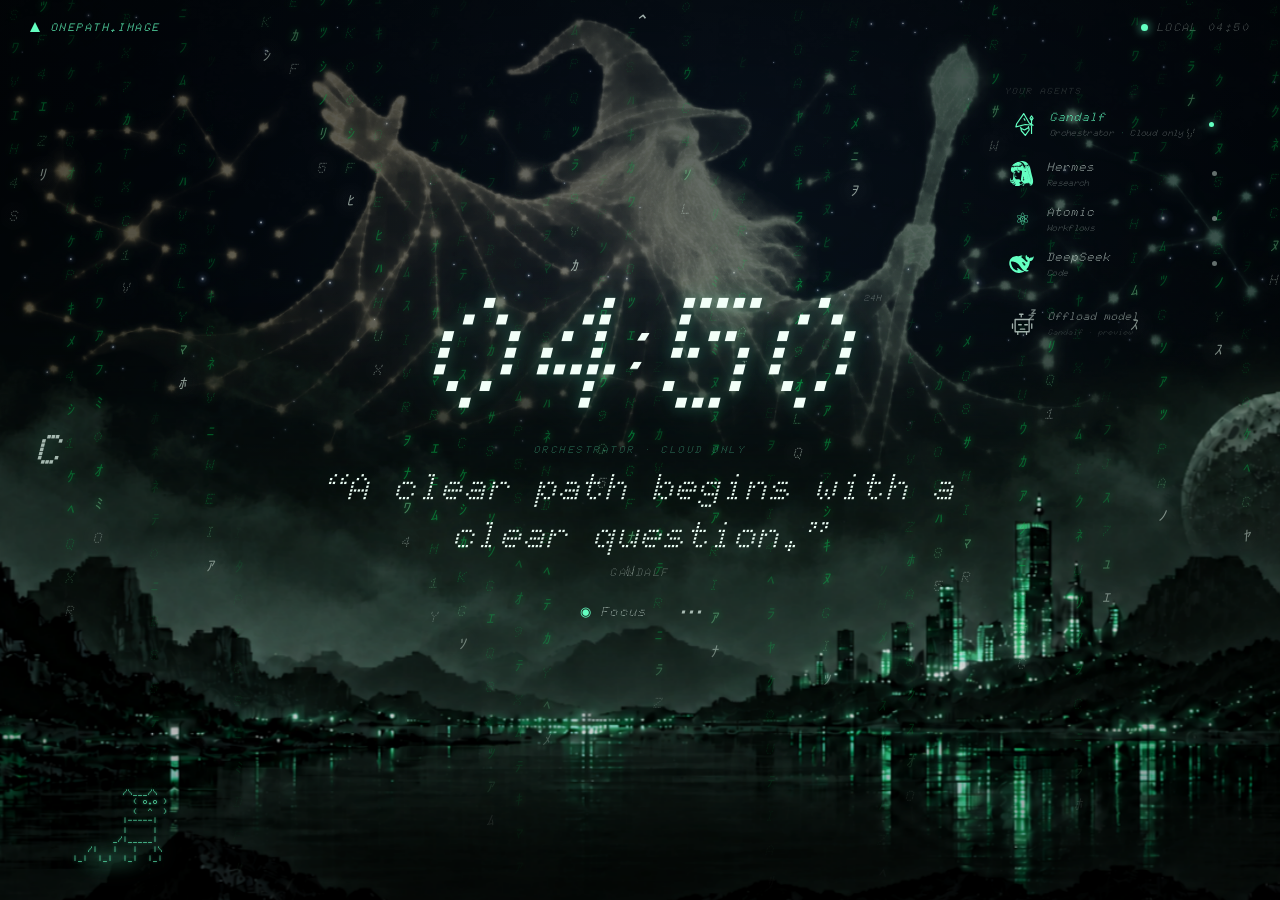
==== commit 38ad058d: "Refine wallpaper scale palette and atmospheric integration" ====
--- a/OnePath.Image/index.html
+++ b/OnePath.Image/index.html
@@ -6,14 +6,15 @@
   <meta name="theme-color" content="#06100f">
   <title>OnePath.Image — Desktop concept</title>
   <link rel="preload" href="assets/doto-variable.ttf" as="font" type="font/ttf" crossorigin>
-  <link rel="stylesheet" href="assets/ui.css?v=wallpapers-1">
+  <link rel="stylesheet" href="assets/ui.css?v=wallpapers-2">
   <script defer src="assets/navi-frames.js"></script>
-  <script defer src="assets/ui.js?v=wallpapers-1"></script>
+  <script defer src="assets/ui.js?v=wallpapers-2"></script>
 </head>
 <body>
   <div class="scene-effects" id="sceneEffects" aria-hidden="true">
     <canvas id="stars"></canvas>
     <figure class="sky-motif" id="skyMotif" aria-label="Agent constellation"></figure>
+    <div class="landscape-atmosphere" aria-hidden="true"></div>
     <canvas id="cloudLandscape" aria-label="Clouds and landscape"></canvas>
     <div class="wallpaper-full" id="wallpaperFallback" hidden></div>
     <div class="sky-wash"></div>
--- a/OnePath.Image/assets/ui.css
+++ b/OnePath.Image/assets/ui.css
@@ -150,3 +150,11 @@
 .wallpaper-choice:focus-visible{outline:1px solid var(--accent);outline-offset:2px}
 .wallpaper-status{min-height:24px;margin:7px 0 0;color:var(--sub);font-size:9px;line-height:1.4}
 :root[data-wallpaper]:not([data-wallpaper=original]) .wallpaper-full{background-position:center bottom;background-size:auto 72%}
+
+/* A quiet middle distance connects transparent terrain to the distant sky. */
+.landscape-atmosphere{display:none;position:absolute;inset:0;z-index:3;pointer-events:none;background:radial-gradient(ellipse 44% 33% at 4% 65%,rgba(33,62,54,.32),transparent 100%),radial-gradient(ellipse 40% 31% at 94% 62%,rgba(30,58,51,.27),transparent 100%),radial-gradient(ellipse 65% 25% at 50% 80%,rgba(33,62,54,.32),transparent 100%);mask-image:linear-gradient(to bottom,transparent 28%,#000 50%,#000 85%,transparent 100%)}
+:root[data-wallpaper]:not([data-wallpaper=original]) .landscape-atmosphere{display:block}
+:root[data-wallpaper]:not([data-wallpaper=original]) #cloudLandscape,:root[data-wallpaper]:not([data-wallpaper=original]) #wallpaperFallback{scale:1.06;translate:calc(var(--parallax-x) * -1.5vw) calc(var(--parallax-y) * -1.5vh);transform-origin:center bottom}
+:root[data-wallpaper]:not([data-wallpaper=original]) .wallpaper-full{background-size:cover}
+/* Let distant terrain dissolve into the shared haze instead of ending in a cutout. */
+:root[data-wallpaper]:not([data-wallpaper=original]) #cloudLandscape{mask-image:linear-gradient(to bottom,transparent 30%,rgba(0,0,0,.18) 47%,rgba(0,0,0,.72) 65%,#000 79%)}
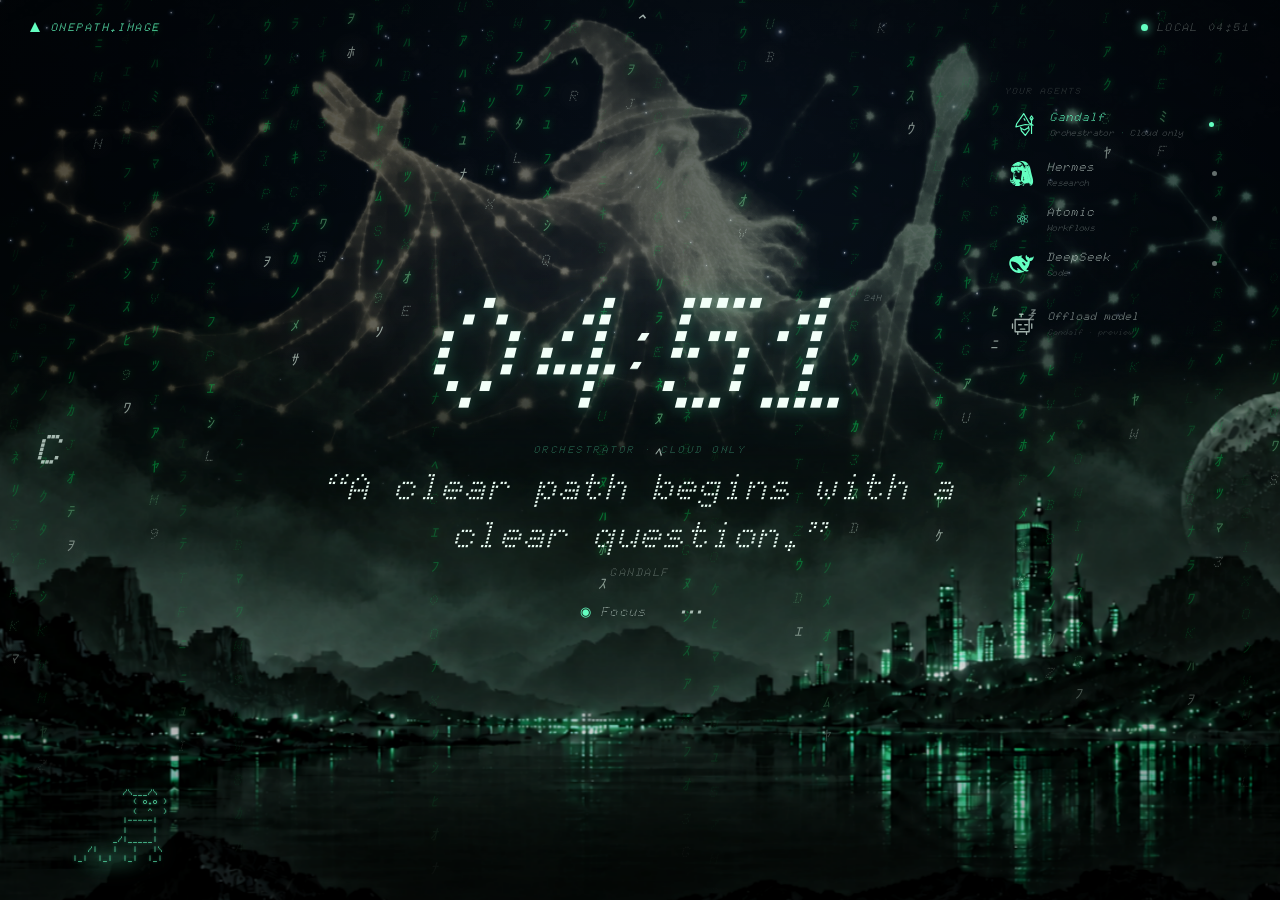
==== commit 6a5844d5: "Blend clouds over constellation edges and verify all wallpaper combinations" ====
--- a/OnePath.Image/index.html
+++ b/OnePath.Image/index.html
@@ -6,9 +6,9 @@
   <meta name="theme-color" content="#06100f">
   <title>OnePath.Image — Desktop concept</title>
   <link rel="preload" href="assets/doto-variable.ttf" as="font" type="font/ttf" crossorigin>
-  <link rel="stylesheet" href="assets/ui.css?v=wallpapers-2">
+  <link rel="stylesheet" href="assets/ui.css?v=wallpapers-3">
   <script defer src="assets/navi-frames.js"></script>
-  <script defer src="assets/ui.js?v=wallpapers-2"></script>
+  <script defer src="assets/ui.js?v=wallpapers-3"></script>
 </head>
 <body>
   <div class="scene-effects" id="sceneEffects" aria-hidden="true">
--- a/OnePath.Image/assets/ui.css
+++ b/OnePath.Image/assets/ui.css
@@ -152,9 +152,13 @@
 :root[data-wallpaper]:not([data-wallpaper=original]) .wallpaper-full{background-position:center bottom;background-size:auto 72%}
 
 /* A quiet middle distance connects transparent terrain to the distant sky. */
-.landscape-atmosphere{display:none;position:absolute;inset:0;z-index:3;pointer-events:none;background:radial-gradient(ellipse 44% 33% at 4% 65%,rgba(33,62,54,.32),transparent 100%),radial-gradient(ellipse 40% 31% at 94% 62%,rgba(30,58,51,.27),transparent 100%),radial-gradient(ellipse 65% 25% at 50% 80%,rgba(33,62,54,.32),transparent 100%);mask-image:linear-gradient(to bottom,transparent 28%,#000 50%,#000 85%,transparent 100%)}
+.landscape-atmosphere{display:none;position:absolute;inset:0;z-index:3;pointer-events:none}
 :root[data-wallpaper]:not([data-wallpaper=original]) .landscape-atmosphere{display:block}
 :root[data-wallpaper]:not([data-wallpaper=original]) #cloudLandscape,:root[data-wallpaper]:not([data-wallpaper=original]) #wallpaperFallback{scale:1.06;translate:calc(var(--parallax-x) * -1.5vw) calc(var(--parallax-y) * -1.5vh);transform-origin:center bottom}
 :root[data-wallpaper]:not([data-wallpaper=original]) .wallpaper-full{background-size:cover}
 /* Let distant terrain dissolve into the shared haze instead of ending in a cutout. */
 :root[data-wallpaper]:not([data-wallpaper=original]) #cloudLandscape{mask-image:linear-gradient(to bottom,transparent 30%,rgba(0,0,0,.18) 47%,rgba(0,0,0,.72) 65%,#000 79%)}
+/* Shared cloud texture softly veils the lower constellation before the terrain. */
+.landscape-atmosphere::before{content:"";position:absolute;inset:0 0 auto;height:var(--cloud-blend-height,100%);background:url('constellation-cloud-blend.png') center/100% 100% no-repeat;opacity:.48;mask-image:linear-gradient(to bottom,transparent 34%,rgba(0,0,0,.5) 50%,#000 65%,#000 75%,transparent 94%)}
+
+.landscape-atmosphere::after{content:"";position:absolute;inset:0;background:radial-gradient(ellipse 44% 33% at 4% 65%,rgba(33,62,54,.32),transparent 100%),radial-gradient(ellipse 40% 31% at 94% 62%,rgba(30,58,51,.27),transparent 100%),radial-gradient(ellipse 65% 25% at 50% 80%,rgba(33,62,54,.32),transparent 100%);mask-image:linear-gradient(to bottom,transparent 28%,#000 50%,#000 85%,transparent 100%)}
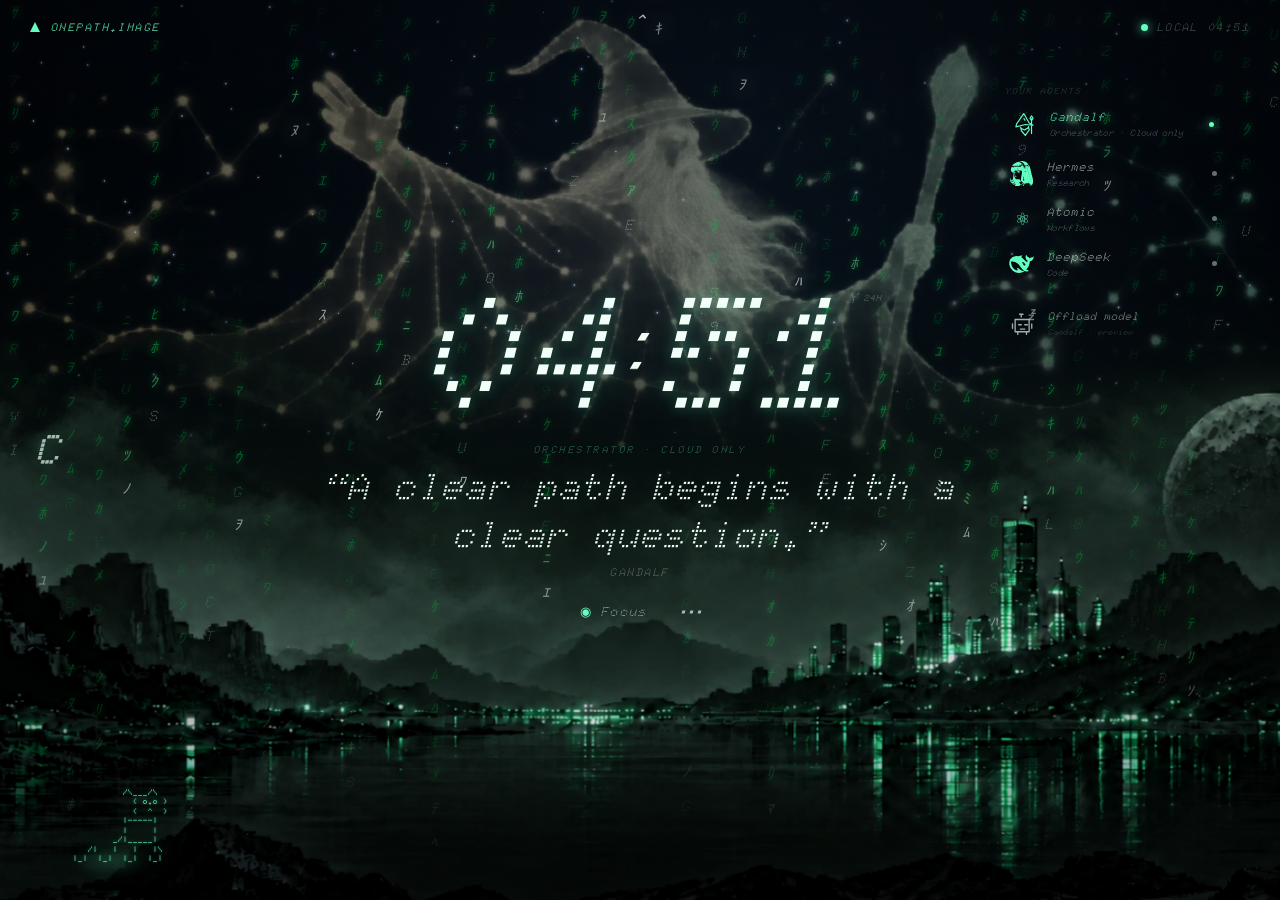
==== commit ae285ac0: "Synchronize landscape motion with a ten percent delayed cloud response" ====
--- a/OnePath.Image/index.html
+++ b/OnePath.Image/index.html
@@ -6,9 +6,9 @@
   <meta name="theme-color" content="#06100f">
   <title>OnePath.Image — Desktop concept</title>
   <link rel="preload" href="assets/doto-variable.ttf" as="font" type="font/ttf" crossorigin>
-  <link rel="stylesheet" href="assets/ui.css?v=wallpapers-3">
+  <link rel="stylesheet" href="assets/ui.css?v=wallpapers-4">
   <script defer src="assets/navi-frames.js"></script>
-  <script defer src="assets/ui.js?v=wallpapers-3"></script>
+  <script defer src="assets/ui.js?v=wallpapers-4"></script>
 </head>
 <body>
   <div class="scene-effects" id="sceneEffects" aria-hidden="true">
--- a/OnePath.Image/assets/ui.css
+++ b/OnePath.Image/assets/ui.css
@@ -162,3 +162,7 @@
 .landscape-atmosphere::before{content:"";position:absolute;inset:0 0 auto;height:var(--cloud-blend-height,100%);background:url('constellation-cloud-blend.png') center/100% 100% no-repeat;opacity:.48;mask-image:linear-gradient(to bottom,transparent 34%,rgba(0,0,0,.5) 50%,#000 65%,#000 75%,transparent 94%)}
 
 .landscape-atmosphere::after{content:"";position:absolute;inset:0;background:radial-gradient(ellipse 44% 33% at 4% 65%,rgba(33,62,54,.32),transparent 100%),radial-gradient(ellipse 40% 31% at 94% 62%,rgba(30,58,51,.27),transparent 100%),radial-gradient(ellipse 65% 25% at 50% 80%,rgba(33,62,54,.32),transparent 100%);mask-image:linear-gradient(to bottom,transparent 28%,#000 50%,#000 85%,transparent 100%)}
+
+/* Cloud and terrain share geometry; only the cloud response time differs. */
+#cloudLandscape,#wallpaperFallback,:root[data-wallpaper]:not([data-wallpaper=original]) #cloudLandscape,:root[data-wallpaper]:not([data-wallpaper=original]) #wallpaperFallback{scale:1.12;translate:calc(var(--parallax-x) * -4vw) calc(var(--parallax-y) * -4vh);transform-origin:center}
+.landscape-atmosphere{scale:1.12;translate:calc(var(--blend-parallax-x,0) * -4vw) calc(var(--blend-parallax-y,0) * -4vh);transform-origin:center;will-change:translate}
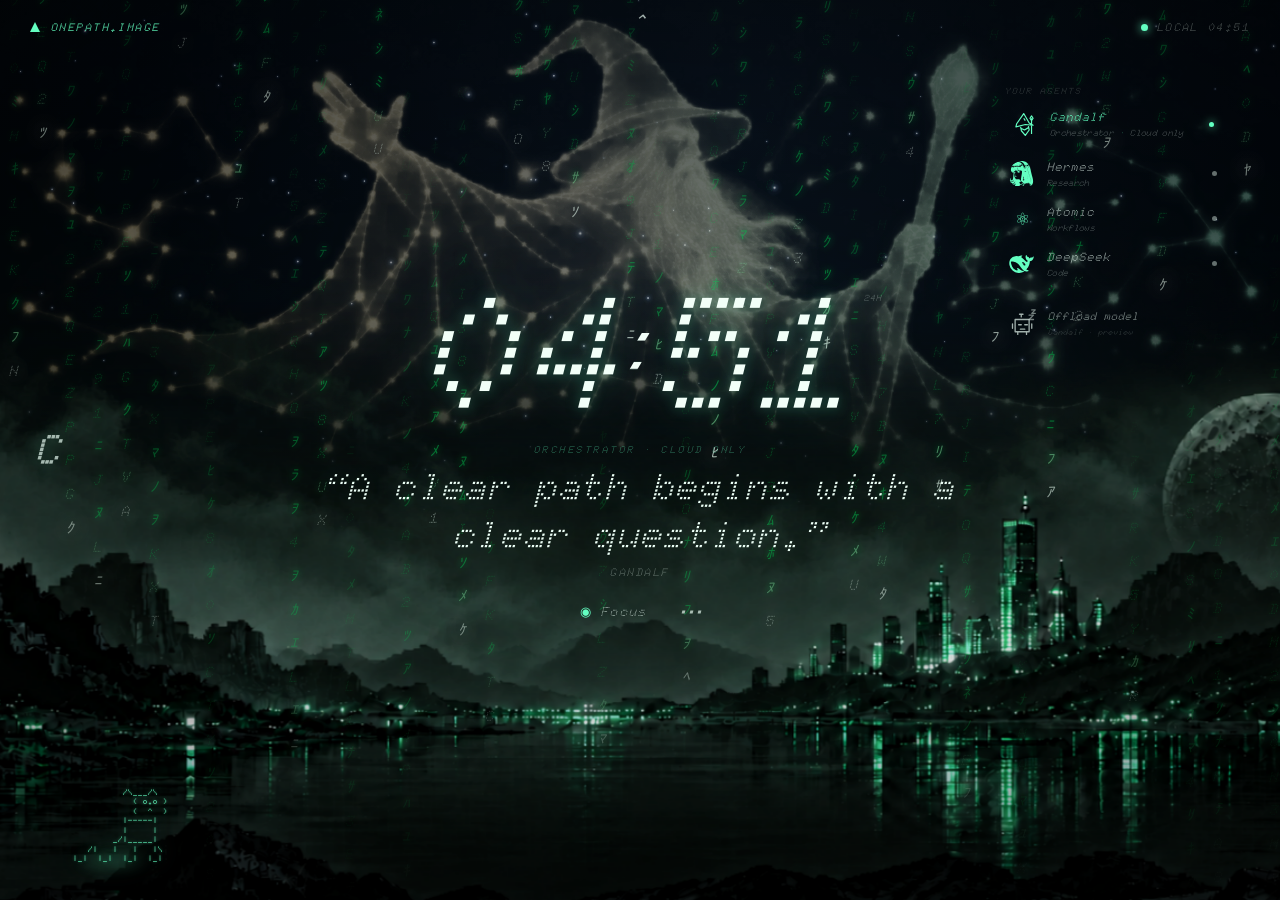
==== commit 77848910: "Suspend dashboard shortcuts while typing in editors" ====
--- a/OnePath.Image/index.html
+++ b/OnePath.Image/index.html
@@ -8,7 +8,7 @@
   <link rel="preload" href="assets/doto-variable.ttf" as="font" type="font/ttf" crossorigin>
   <link rel="stylesheet" href="assets/ui.css?v=wallpapers-4">
   <script defer src="assets/navi-frames.js"></script>
-  <script defer src="assets/ui.js?v=wallpapers-4"></script>
+  <script defer src="assets/ui.js?v=typing-shortcuts-1"></script>
 </head>
 <body>
   <div class="scene-effects" id="sceneEffects" aria-hidden="true">
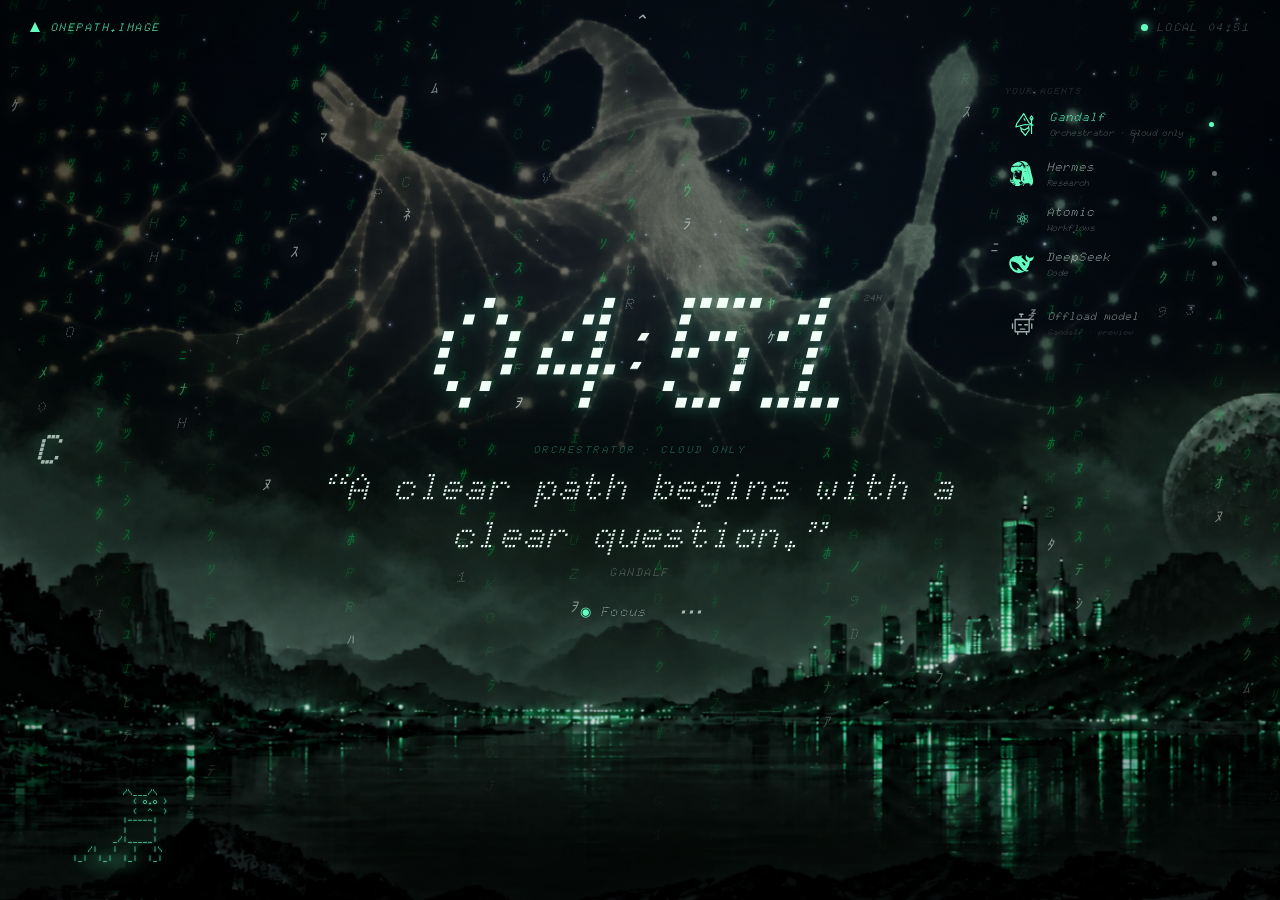
==== commit f8d2a8f3: "Keep DeepSeek cloud blend height for every agent" ====
--- a/OnePath.Image/index.html
+++ b/OnePath.Image/index.html
@@ -6,9 +6,9 @@
   <meta name="theme-color" content="#06100f">
   <title>OnePath.Image — Desktop concept</title>
   <link rel="preload" href="assets/doto-variable.ttf" as="font" type="font/ttf" crossorigin>
-  <link rel="stylesheet" href="assets/ui.css?v=wallpapers-4">
+  <link rel="stylesheet" href="assets/ui.css?v=fixed-blend-height-1">
   <script defer src="assets/navi-frames.js"></script>
-  <script defer src="assets/ui.js?v=typing-shortcuts-1"></script>
+  <script defer src="assets/ui.js?v=fixed-blend-height-1"></script>
 </head>
 <body>
   <div class="scene-effects" id="sceneEffects" aria-hidden="true">
--- a/OnePath.Image/assets/ui.css
+++ b/OnePath.Image/assets/ui.css
@@ -159,7 +159,7 @@
 /* Let distant terrain dissolve into the shared haze instead of ending in a cutout. */
 :root[data-wallpaper]:not([data-wallpaper=original]) #cloudLandscape{mask-image:linear-gradient(to bottom,transparent 30%,rgba(0,0,0,.18) 47%,rgba(0,0,0,.72) 65%,#000 79%)}
 /* Shared cloud texture softly veils the lower constellation before the terrain. */
-.landscape-atmosphere::before{content:"";position:absolute;inset:0 0 auto;height:var(--cloud-blend-height,100%);background:url('constellation-cloud-blend.png') center/100% 100% no-repeat;opacity:.48;mask-image:linear-gradient(to bottom,transparent 34%,rgba(0,0,0,.5) 50%,#000 65%,#000 75%,transparent 94%)}
+.landscape-atmosphere::before{content:"";position:absolute;inset:0 0 auto;height:var(--cloud-blend-height,0px);background:url('constellation-cloud-blend.png') center/100% 100% no-repeat;opacity:.48;mask-image:linear-gradient(to bottom,transparent 34%,rgba(0,0,0,.5) 50%,#000 65%,#000 75%,transparent 94%)}
 
 .landscape-atmosphere::after{content:"";position:absolute;inset:0;background:radial-gradient(ellipse 44% 33% at 4% 65%,rgba(33,62,54,.32),transparent 100%),radial-gradient(ellipse 40% 31% at 94% 62%,rgba(30,58,51,.27),transparent 100%),radial-gradient(ellipse 65% 25% at 50% 80%,rgba(33,62,54,.32),transparent 100%);mask-image:linear-gradient(to bottom,transparent 28%,#000 50%,#000 85%,transparent 100%)}
 
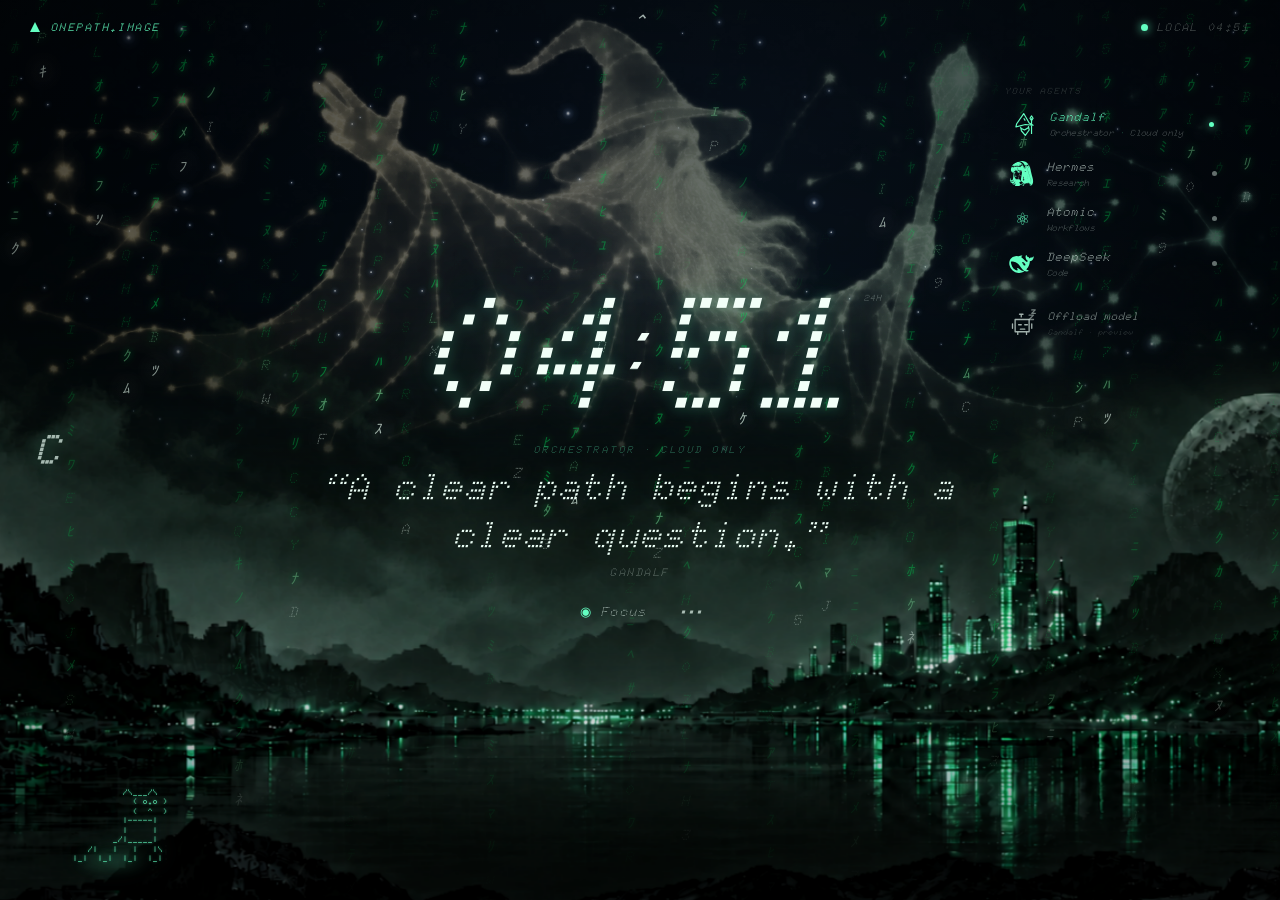
==== commit 479abb49: "Experiment: show Matrix rain only while an agent is selected" ====
--- a/OnePath.Image/index.html
+++ b/OnePath.Image/index.html
@@ -8,7 +8,7 @@
   <link rel="preload" href="assets/doto-variable.ttf" as="font" type="font/ttf" crossorigin>
   <link rel="stylesheet" href="assets/ui.css?v=fixed-blend-height-1">
   <script defer src="assets/navi-frames.js"></script>
-  <script defer src="assets/ui.js?v=fixed-blend-height-1"></script>
+  <script defer src="assets/ui.js?v=agent-rain-1"></script>
 </head>
 <body>
   <div class="scene-effects" id="sceneEffects" aria-hidden="true">
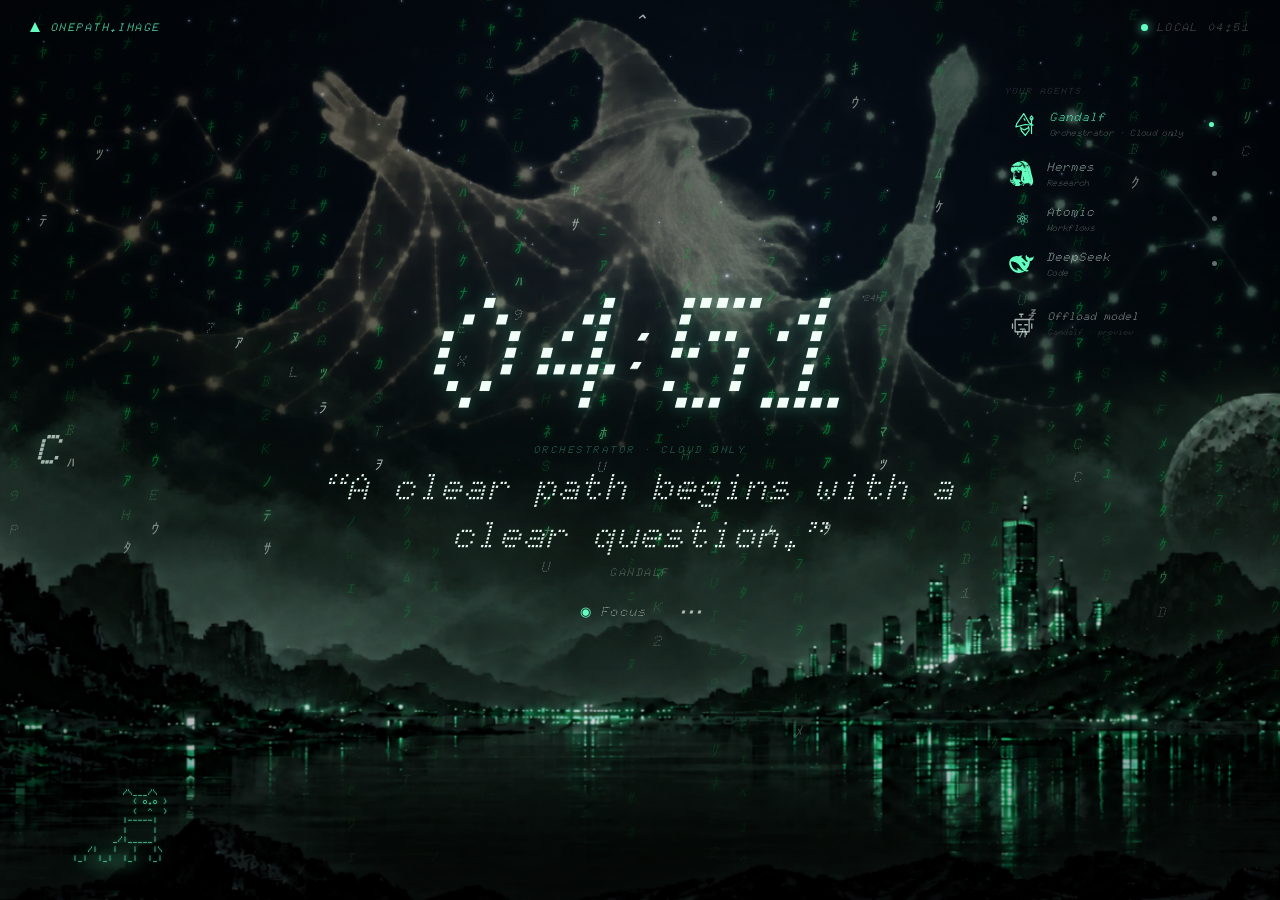
==== commit b6330ede: "Give Matrix rain a delayed cinematic dissolve with agent transitions" ====
--- a/OnePath.Image/index.html
+++ b/OnePath.Image/index.html
@@ -8,7 +8,7 @@
   <link rel="preload" href="assets/doto-variable.ttf" as="font" type="font/ttf" crossorigin>
   <link rel="stylesheet" href="assets/ui.css?v=fixed-blend-height-1">
   <script defer src="assets/navi-frames.js"></script>
-  <script defer src="assets/ui.js?v=agent-rain-1"></script>
+  <script defer src="assets/ui.js?v=cinematic-rain-1"></script>
 </head>
 <body>
   <div class="scene-effects" id="sceneEffects" aria-hidden="true">
@@ -18,7 +18,7 @@
     <canvas id="cloudLandscape" aria-label="Clouds and landscape"></canvas>
     <div class="wallpaper-full" id="wallpaperFallback" hidden></div>
     <div class="sky-wash"></div>
-    <canvas id="rain"></canvas>
+    <canvas id="rain" hidden style="opacity:0;filter:blur(6px)"></canvas>
     <div class="grain"></div>
   </div>
 
